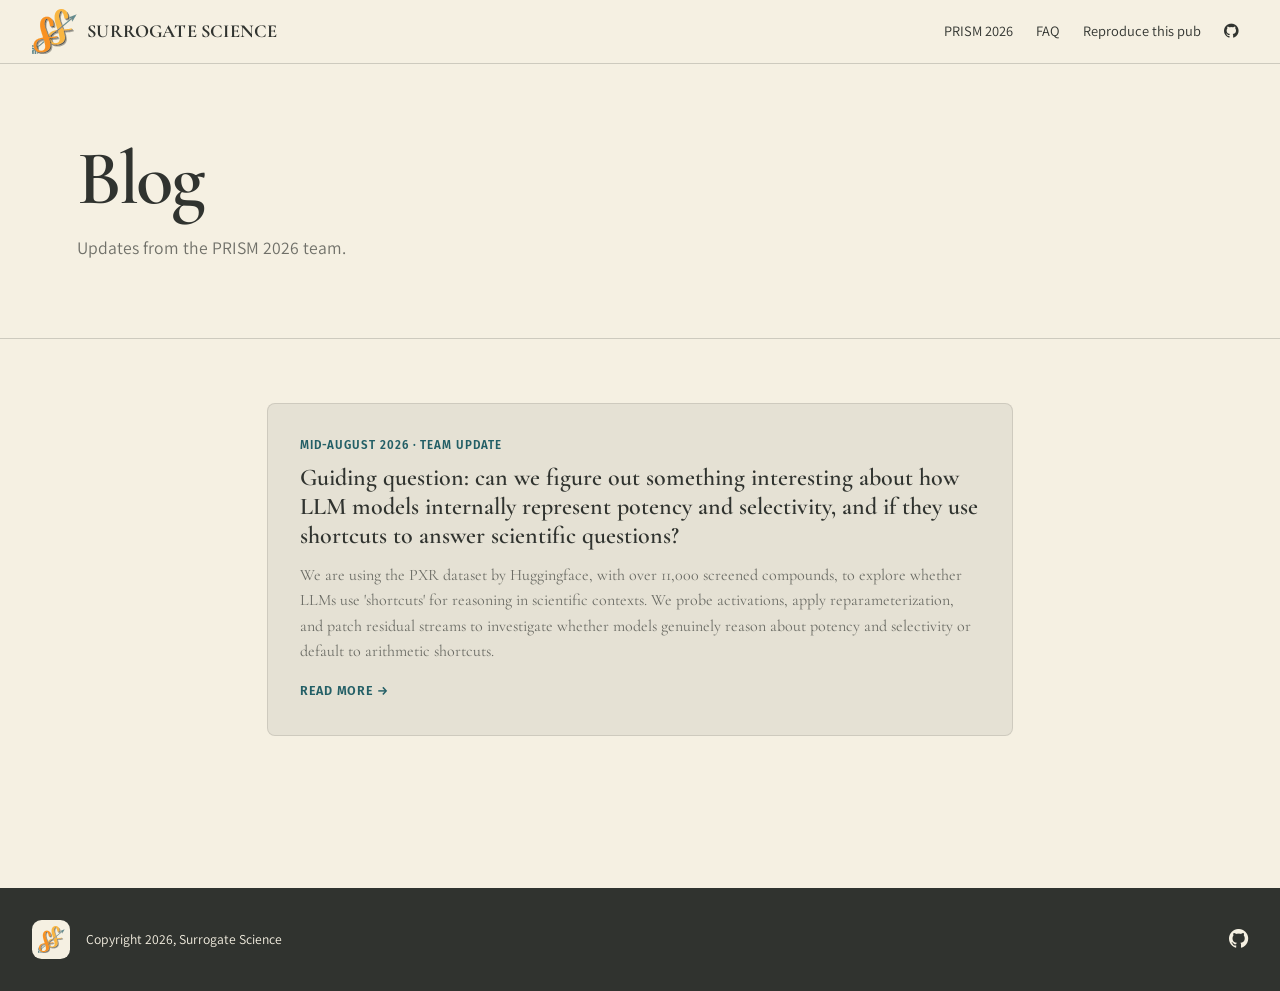
==== posts/index.html @ 2d420ee2 "Create index.html" ====
<!DOCTYPE html>
<html lang="en" class="surrogate-warm-journal">
<head>
  <meta charset="UTF-8">
  <meta name="viewport" content="width=device-width, initial-scale=1.0">
  <title>Blog | PRISM 2026</title>

  <!-- Fonts (from includes/fonts.html) -->
  <link rel="preconnect" href="https://fonts.googleapis.com">
  <link rel="preconnect" href="https://fonts.gstatic.com" crossorigin>
  <link rel="stylesheet" href="https://fonts.googleapis.com/css2?family=Assistant:wght@400;500;600;700&family=Cormorant+Garamond:ital,wght@0,500;0,600;0,700;1,600&family=Fira+Mono:wght@400;500&family=Fira+Sans:wght@500;600;700&display=swap">

  <!-- Bootstrap Icons -->
  <link rel="stylesheet" href="https://cdn.jsdelivr.net/npm/bootstrap-icons@1.11.3/font/bootstrap-icons.css">

  <style>
    /* ============================================================
       CSS CUSTOM PROPERTIES — mirrors colors.css + main.css
       ============================================================ */
    :root {
      /* Canonical Surrogate Science blog palette */
      --surrogate-paper:    #F5F0E2;
      --surrogate-teal:     #235F66;
      --surrogate-orange:   #F28A1C;
      --surrogate-amber:    #FFB83E;
      --surrogate-charcoal: #30332F;

      /* Derived transparencies */
      --surrogate-charcoal-68: rgba(48,51,47,0.68);
      --surrogate-charcoal-50: rgba(48,51,47,0.50);
      --surrogate-charcoal-20: rgba(48,51,47,0.20);
      --surrogate-paper-50:    rgba(245,240,226,0.50);

      /* Semantic tokens */
      --surrogate-body-color:  var(--surrogate-charcoal);
      --surrogate-label-color: var(--surrogate-teal);
      --surrogate-muted-color: var(--surrogate-charcoal-68);
      --surrogate-link-color:  var(--surrogate-teal);
      --surrogate-logo-size:   2rem;

      /* Code surface */
      --bs-code-bg-color:          color-mix(in srgb, #F5F0E2 92%, #30332F);
      --bs-code-border-color:      rgba(48,51,47,0.20);
      --bs-code-left-border-color: rgba(35,95,102,0.60);
      --bs-code-color:             var(--surrogate-teal);

      /* Typography — mirrors main.css */
      --nb-font-serif: "Cormorant Garamond", Georgia, "Times New Roman", serif;
      --nb-font-sans:  "Assistant", ui-sans-serif, system-ui, sans-serif;
      --nb-font-label: "Fira Sans", ui-sans-serif, system-ui, sans-serif;
      --nb-font-mono:  "Fira Mono", ui-monospace, Consolas, monospace;
      --nb-h1-font-size: 2.5rem;
      --nb-h2-font-size: 2rem;

      /* Layout */
      --navbar-height: 4rem;
    }

    /* ============================================================
       RESET
       ============================================================ */
    *, *::before, *::after { box-sizing: border-box; margin: 0; padding: 0; }

    /* ============================================================
       BODY
       ============================================================ */
    body {
      font-family: var(--nb-font-sans);
      color: var(--surrogate-body-color);
      background-color: var(--surrogate-paper);
      line-height: 1.65;
      font-size: 1rem;
    }

    a { color: var(--surrogate-teal); text-decoration: none; }
    a:hover { color: var(--surrogate-orange); }

    /* ============================================================
       NAVBAR
       ============================================================ */
    .navbar {
      height: var(--navbar-height);
      background-color: var(--surrogate-paper);
      border-bottom: 1px solid var(--surrogate-charcoal-20);
      display: flex;
      align-items: center;
      padding: 0 2rem;
      position: sticky;
      top: 0;
      z-index: 1030;
      gap: 1rem;
    }

    .navbar-brand {
      display: inline-flex;
      align-items: center;
      gap: 0.65rem;
      text-decoration: none;
      flex-shrink: 0;
    }

    .navbar-logo {
      width: 2.8rem;
      height: 2.8rem;
      max-height: 2.8rem;
    }

    .navbar-title {
      color: var(--surrogate-charcoal);
      font-family: var(--nb-font-serif);
      font-size: 1.15rem;
      font-weight: 700;
      letter-spacing: 0.01em;
      white-space: nowrap;
    }

    .navbar-nav {
      display: flex;
      align-items: center;
      list-style: none;
      gap: 0.25rem;
      margin-left: auto;
    }

    .navbar-nav .nav-link {
      color: var(--surrogate-charcoal);
      font-family: var(--nb-font-sans);
      font-size: 0.9rem;
      padding: 0.4rem 0.6rem;
      text-decoration: none;
      position: relative;
    }

    .navbar-nav .nav-link::after {
      content: '';
      position: absolute;
      width: 100%; height: 2px;
      bottom: -2px; left: 0;
      background-color: currentColor;
      opacity: 0;
      transition: opacity 0.4s ease;
    }

    .navbar-nav .nav-link:hover { color: var(--surrogate-charcoal); }
    .navbar-nav .nav-link:hover::after { opacity: 1; }

    /* ============================================================
       PAGE HEADER
       ============================================================ */
    .page-header {
      background-color: var(--surrogate-paper);
      border-bottom: 1px solid var(--surrogate-charcoal-20);
      padding: clamp(2.5rem, 6vw, 5rem) clamp(1.5rem, 6vw, 5rem);
    }

    .page-header h1 {
      max-width: 62rem;
      color: var(--surrogate-charcoal);
      font-family: var(--nb-font-serif);
      font-size: clamp(2.6rem, 6vw, 5.25rem);
      font-weight: 600;
      letter-spacing: -0.035em;
      line-height: 1.0;
    }

    .page-header .subtitle {
      max-width: 62rem;
      font-family: var(--nb-font-sans);
      font-size: 1.1rem;
      color: var(--surrogate-muted-color);
      margin-top: 1rem;
      line-height: 1.55;
    }

    /* ============================================================
       POST LISTING
       ============================================================ */
    .listing-container {
      max-width: 900px;
      margin: 0 auto;
      padding: clamp(2rem, 5vw, 4rem) clamp(1.5rem, 6vw, 5rem);
    }

    .post-card {
      display: block;
      background-color: var(--bs-code-bg-color);
      border: 1px solid rgba(0,0,0,0.10);
      border-radius: 8px;
      padding: 2rem;
      margin-bottom: 1.5rem;
      text-decoration: none;
      transition: border-color 0.25s ease, box-shadow 0.25s ease;
    }

    .post-card:hover {
      border-color: var(--surrogate-teal);
      box-shadow: 0 2px 12px rgba(35,95,102,0.10);
    }

    .post-card .post-meta {
      font-family: var(--nb-font-label);
      font-weight: 600;
      letter-spacing: 0.08em;
      text-transform: uppercase;
      color: var(--surrogate-teal);
      font-size: 0.72rem;
      margin-bottom: 0.6rem;
    }

    .post-card .post-title {
      font-family: var(--nb-font-serif);
      font-size: 1.5rem;
      font-weight: 600;
      color: var(--surrogate-charcoal);
      line-height: 1.2;
      margin-bottom: 0.75rem;
    }

    .post-card:hover .post-title {
      color: var(--surrogate-teal);
    }

    .post-card .post-summary {
      font-family: var(--nb-font-serif);
      font-size: 1rem;
      color: var(--surrogate-muted-color);
      line-height: 1.6;
      margin: 0;
    }

    .post-card .read-more {
      display: inline-block;
      margin-top: 1rem;
      font-family: var(--nb-font-label);
      font-weight: 600;
      font-size: 0.78rem;
      letter-spacing: 0.06em;
      text-transform: uppercase;
      color: var(--surrogate-teal);
    }

    .post-card:hover .read-more {
      color: var(--surrogate-orange);
    }

    /* ============================================================
       FOOTER
       ============================================================ */
    .site-footer {
      background-color: var(--surrogate-charcoal) !important;
      padding: 2rem;
      margin-top: 4rem;
      width: 100%;
    }

    .footer-inner {
      display: flex;
      justify-content: space-between;
      align-items: center;
      max-width: 1300px;
      margin: 0 auto;
      flex-wrap: wrap;
      gap: 1rem;
    }

    .footer-left {
      display: flex;
      align-items: center;
      gap: 1rem;
      color: var(--surrogate-paper);
      font-family: var(--nb-font-sans);
      font-size: 0.85rem;
    }

    .footer-logo-wrap {
      padding: 0.25rem;
      background: var(--surrogate-paper);
      border-radius: 0.6rem;
      display: flex;
      align-items: center;
      justify-content: center;
      width: 2.4rem;
      height: 2.4rem;
    }

    .footer-logo-wrap img { width: 1.7rem; height: 1.7rem; }

    .footer-right a {
      color: var(--surrogate-paper);
      font-size: 1.2rem;
      text-decoration: none;
    }

    .footer-right a:hover { color: var(--surrogate-amber); }

    /* ============================================================
       RESPONSIVE
       ============================================================ */
    @media (max-width: 900px) {
      .navbar-nav { display: none; }
    }

    @media (max-width: 640px) {
      .page-header { padding: 2rem 1.25rem; }
      .page-header h1 { font-size: clamp(2rem, 10vw, 3rem); }
      .listing-container { padding: 2rem 1.25rem; }
    }
  </style>
</head>
<body class="surrogate-warm-journal">

<!-- ================================================================
     NAVBAR
     ================================================================ -->
<nav class="navbar" role="navigation" aria-label="Main navigation">
  <a class="navbar-brand" href="https://github.com/surrogate-sci">
    <img class="navbar-logo"
         src="./mid-august-update/logo_surrogate_mark.svg"
         alt="Surrogate Science logo">
    <span class="navbar-title">SURROGATE SCIENCE</span>
  </a>
  <ul class="navbar-nav">
    <li><a class="nav-link" href="../index.html">PRISM 2026</a></li>
    <li><a class="nav-link" href="../pages/FAQ.html">FAQ</a></li>
    <li><a class="nav-link" href="../pages/SETUP.html">Reproduce this pub</a></li>
    <li>
      <a class="nav-link"
         href="https://github.com/surrogate-sci/prism2026"
         aria-label="GitHub repository">
        <i class="bi bi-github"></i>
      </a>
    </li>
  </ul>
</nav>

<!-- ================================================================
     PAGE HEADER
     ================================================================ -->
<div class="page-header">
  <h1>Blog</h1>
  <p class="subtitle">Updates from the PRISM 2026 team.</p>
</div>

<!-- ================================================================
     POST LISTING
     ================================================================ -->
<div class="listing-container">

  <a class="post-card" href="./mid-august-update/">
    <div class="post-meta">Mid-August 2026 &middot; Team Update</div>
    <div class="post-title">Guiding question: can we figure out something interesting about how LLM models internally represent potency and selectivity, and if they use shortcuts to answer scientific questions?</div>
    <p class="post-summary">We are using the PXR dataset by Huggingface, with over 11,000 screened compounds, to explore whether LLMs use 'shortcuts' for reasoning in scientific contexts. We probe activations, apply reparameterization, and patch residual streams to investigate whether models genuinely reason about potency and selectivity or default to arithmetic shortcuts.</p>
    <span class="read-more">Read more &rarr;</span>
  </a>

</div>

<!-- ================================================================
     FOOTER
     ================================================================ -->
<footer class="site-footer" role="contentinfo">
  <div class="footer-inner">
    <div class="footer-left">
      <div class="footer-logo-wrap">
        <img src="./mid-august-update/logo_surrogate_mark.svg"
             alt="Surrogate Science">
      </div>
      <span>Copyright 2026, Surrogate Science</span>
    </div>
    <div class="footer-right">
      <a href="https://github.com/surrogate-sci/prism2026" aria-label="GitHub">
        <i class="bi bi-github"></i>
      </a>
    </div>
  </div>
</footer>

</body>
</html>
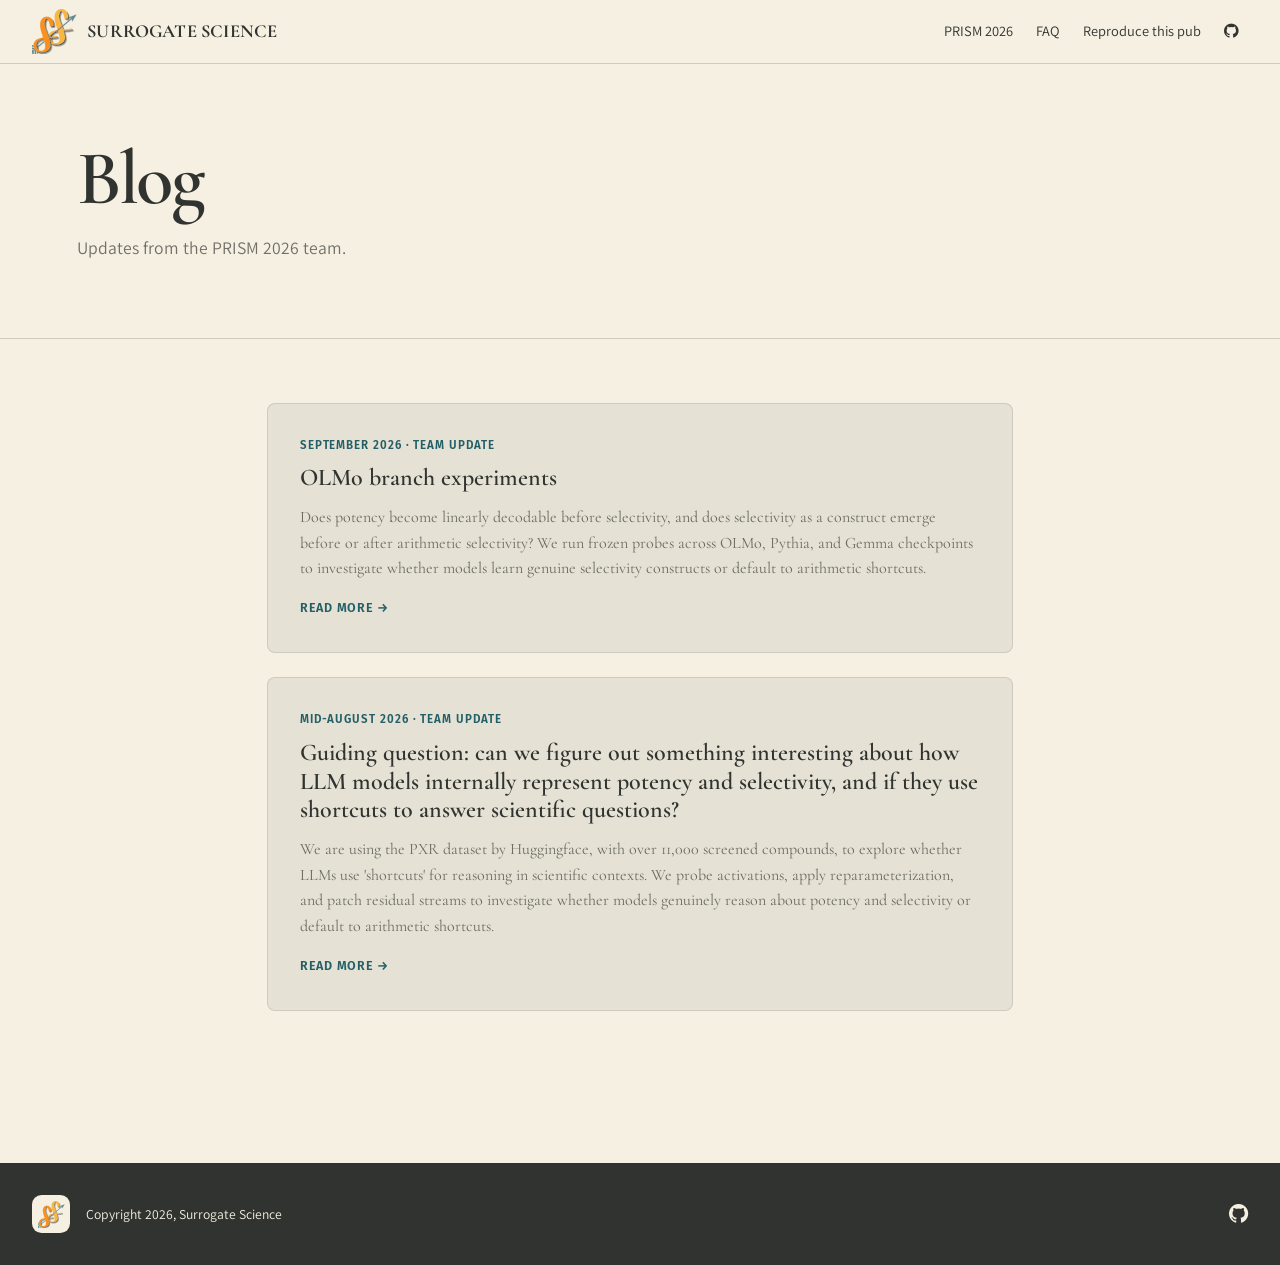
==== commit ca57fb30: "new blog post DRAFT" ====
--- a/posts/index.html
+++ b/posts/index.html
@@ -346,6 +346,13 @@
      ================================================================ -->
 <div class="listing-container">
 
+  <a class="post-card" href="./olmo-update/">
+    <div class="post-meta">September 2026 &middot; Team Update</div>
+    <div class="post-title">OLMo branch experiments</div>
+    <p class="post-summary">Does potency become linearly decodable before selectivity, and does selectivity as a construct emerge before or after arithmetic selectivity? We run frozen probes across OLMo, Pythia, and Gemma checkpoints to investigate whether models learn genuine selectivity constructs or default to arithmetic shortcuts.</p>
+    <span class="read-more">Read more &rarr;</span>
+  </a>
+
   <a class="post-card" href="./mid-august-update/">
     <div class="post-meta">Mid-August 2026 &middot; Team Update</div>
     <div class="post-title">Guiding question: can we figure out something interesting about how LLM models internally represent potency and selectivity, and if they use shortcuts to answer scientific questions?</div>
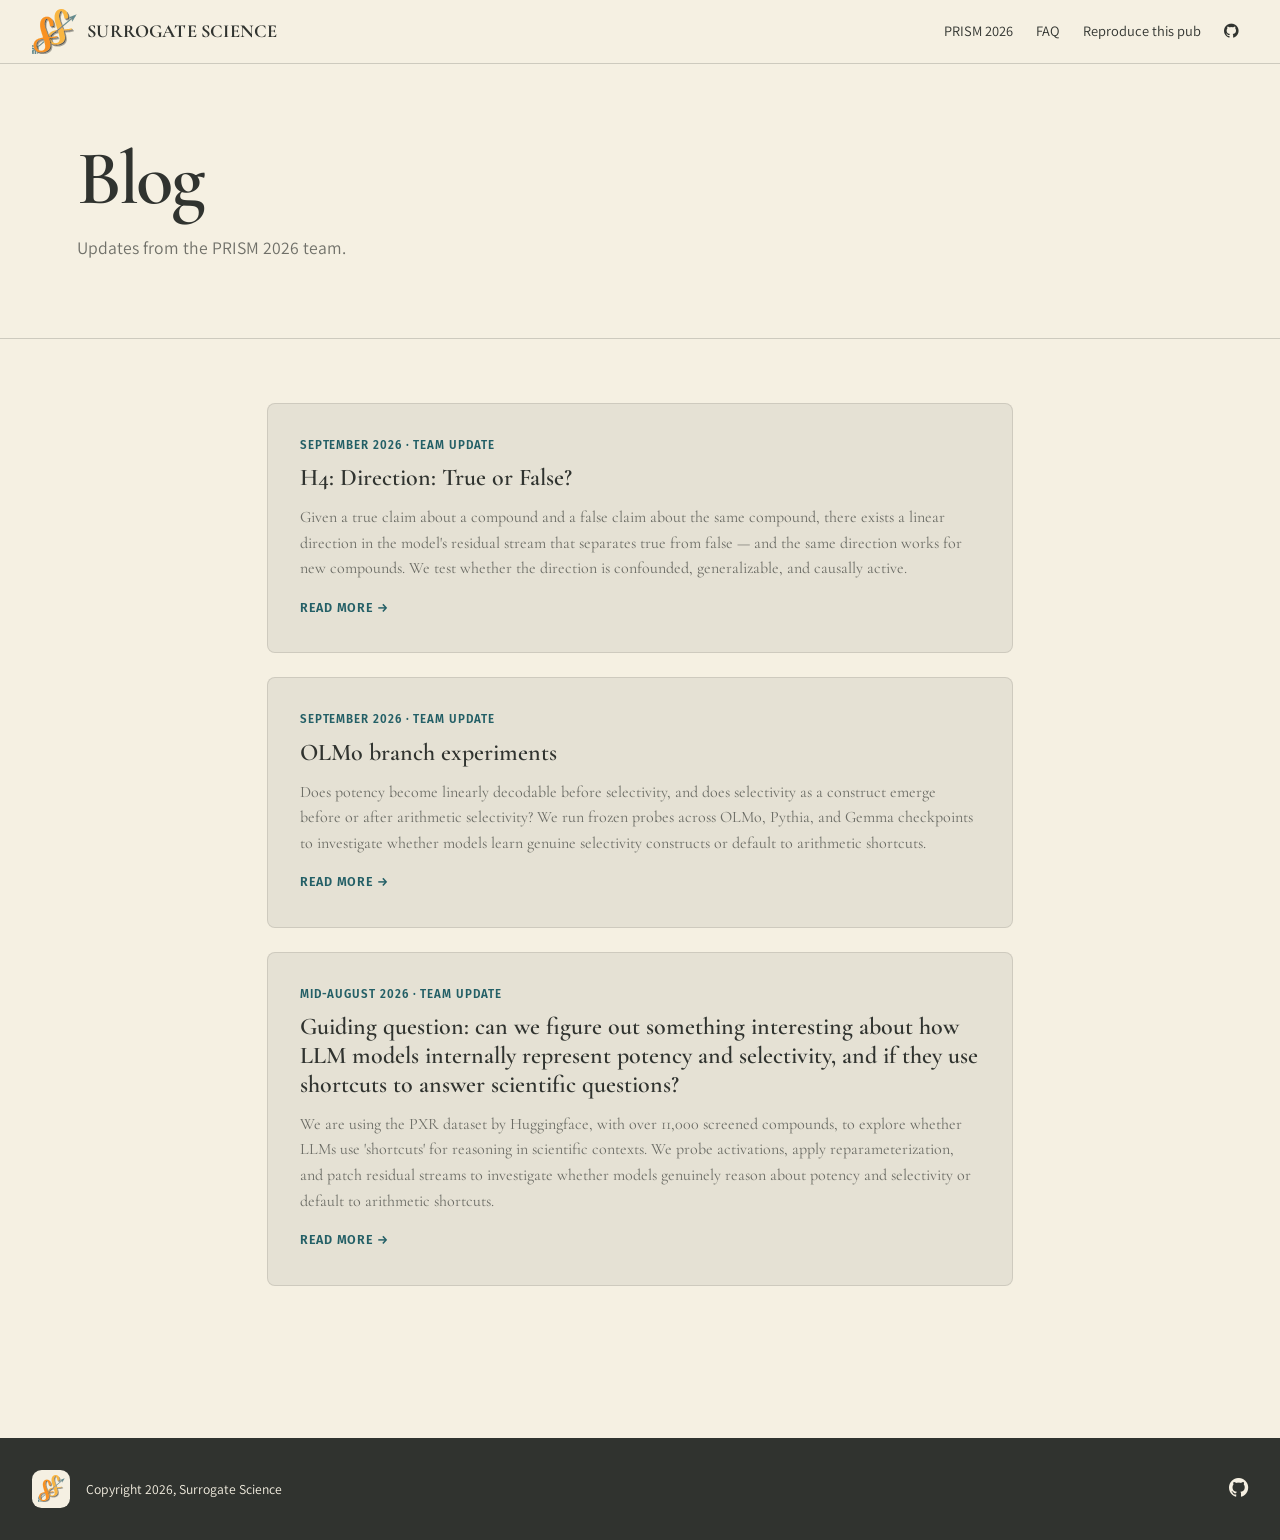
==== commit 361d3496: "h4 DRAFT (no figures in this one yet, copy paste from gdoc)" ====
--- a/posts/index.html
+++ b/posts/index.html
@@ -346,6 +346,13 @@
      ================================================================ -->
 <div class="listing-container">
 
+  <a class="post-card" href="./h4-direction/">
+    <div class="post-meta">September 2026 &middot; Team Update</div>
+    <div class="post-title">H4: Direction: True or False?</div>
+    <p class="post-summary">Given a true claim about a compound and a false claim about the same compound, there exists a linear direction in the model's residual stream that separates true from false &mdash; and the same direction works for new compounds. We test whether the direction is confounded, generalizable, and causally active.</p>
+    <span class="read-more">Read more &rarr;</span>
+  </a>
+
   <a class="post-card" href="./olmo-update/">
     <div class="post-meta">September 2026 &middot; Team Update</div>
     <div class="post-title">OLMo branch experiments</div>
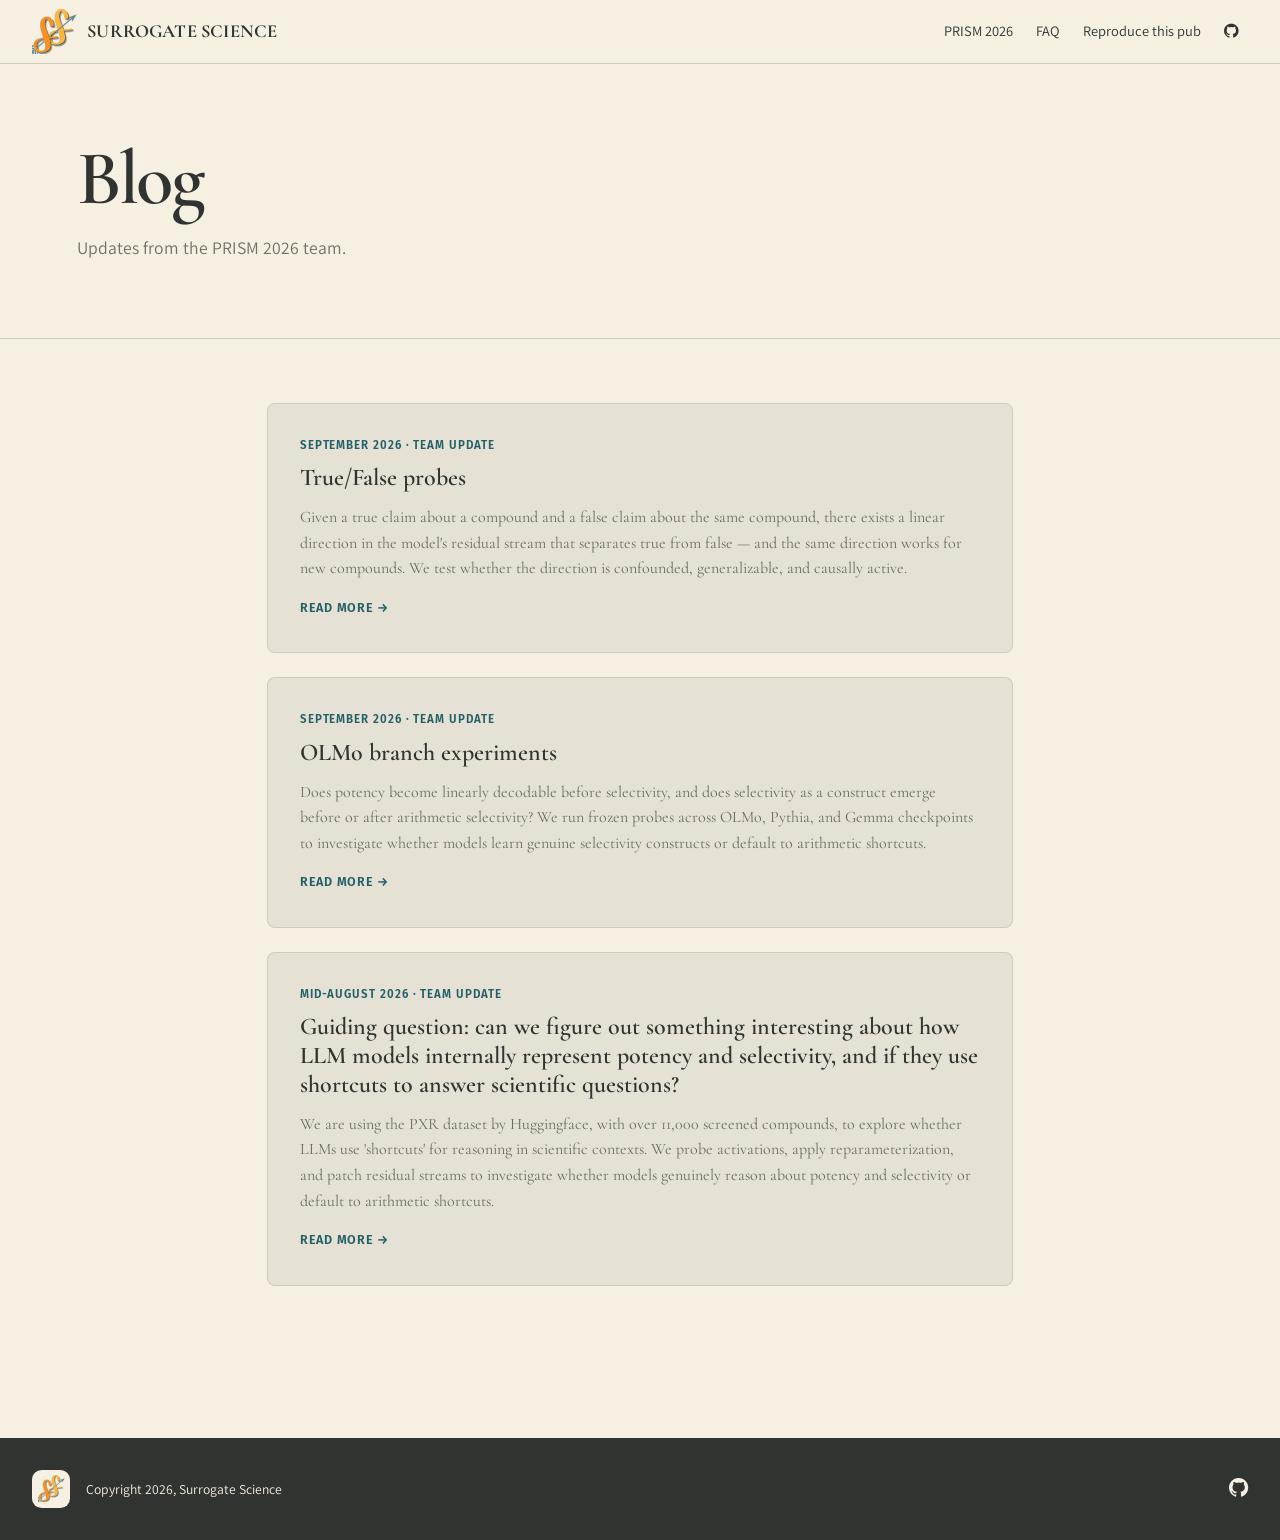
==== commit 4bce3609: "add figures and missing prose to True/False probes blog post Add extracted figures from PDF (methodo" ====
--- a/posts/index.html
+++ b/posts/index.html
@@ -348,7 +348,7 @@
 
   <a class="post-card" href="./h4-direction/">
     <div class="post-meta">September 2026 &middot; Team Update</div>
-    <div class="post-title">H4: Direction: True or False?</div>
+    <div class="post-title">True/False probes</div>
     <p class="post-summary">Given a true claim about a compound and a false claim about the same compound, there exists a linear direction in the model's residual stream that separates true from false &mdash; and the same direction works for new compounds. We test whether the direction is confounded, generalizable, and causally active.</p>
     <span class="read-more">Read more &rarr;</span>
   </a>
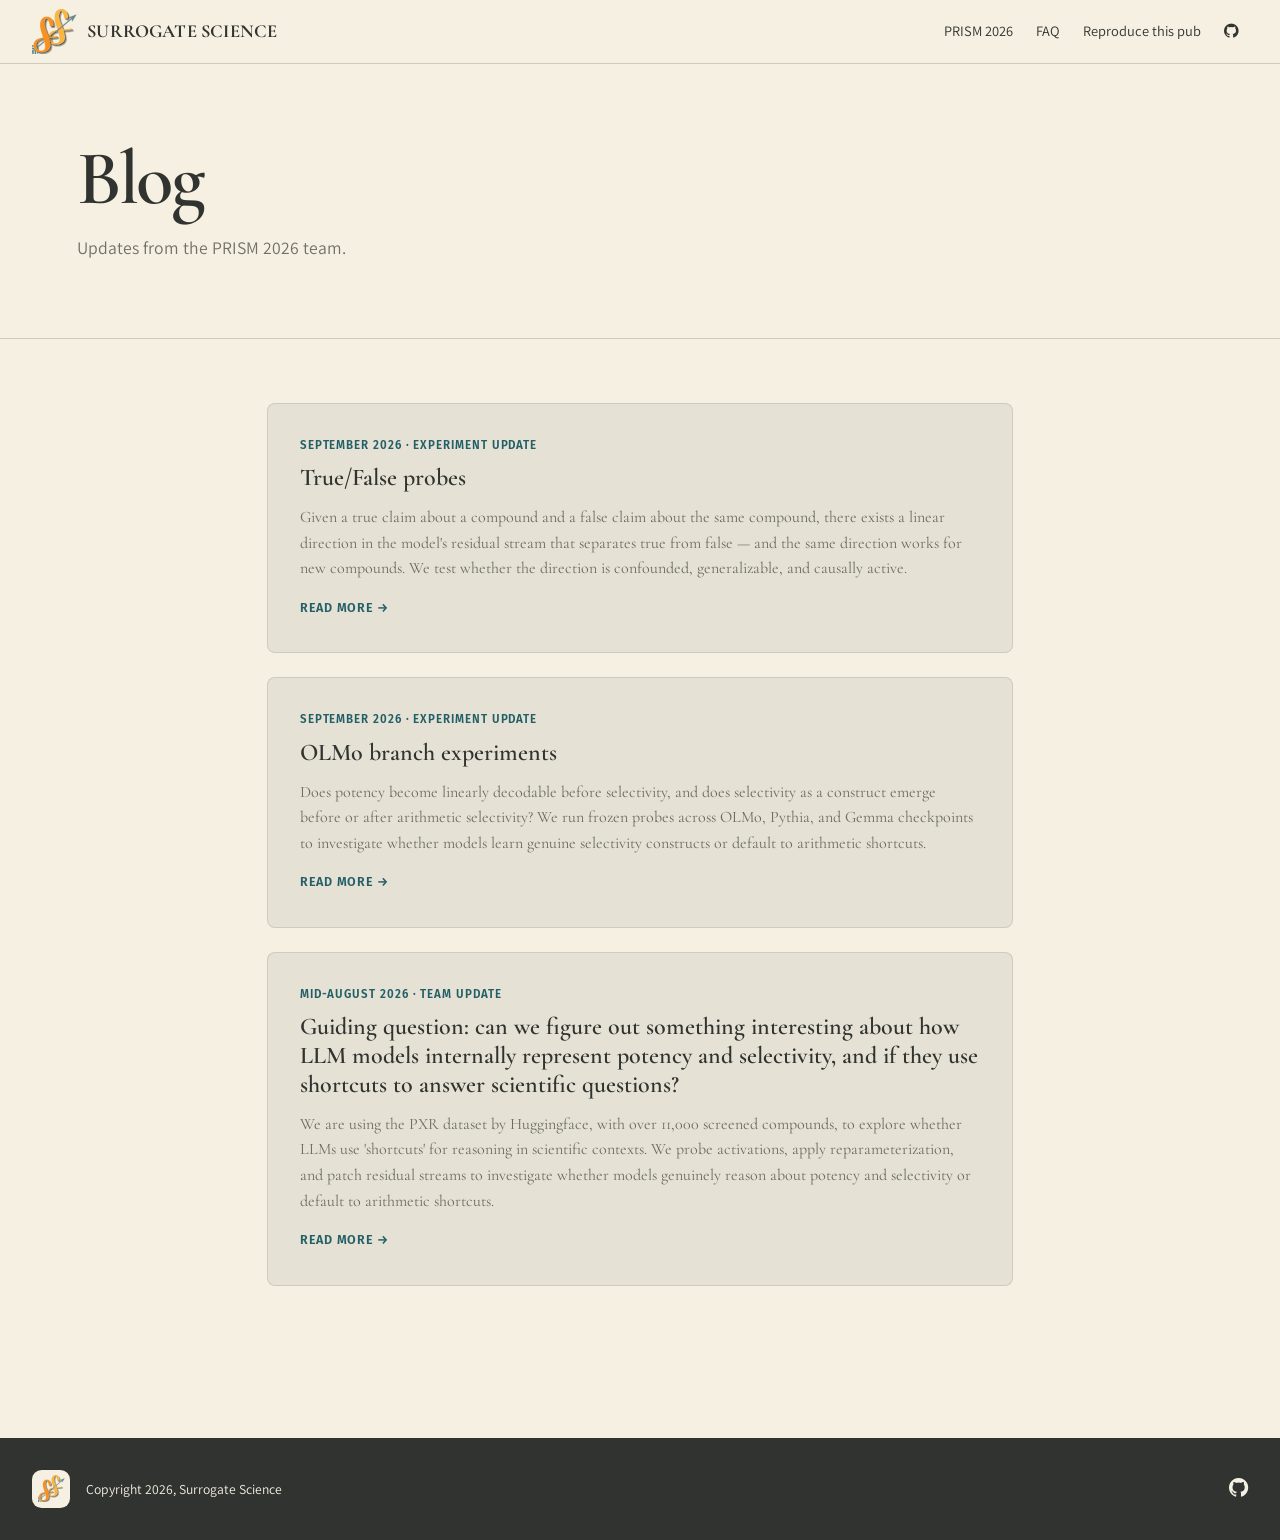
==== commit b8c011fd: "adding 2 figs (steering)" ====
--- a/posts/index.html
+++ b/posts/index.html
@@ -347,14 +347,14 @@
 <div class="listing-container">
 
   <a class="post-card" href="./h4-direction/">
-    <div class="post-meta">September 2026 &middot; Team Update</div>
+    <div class="post-meta">September 2026 &middot; Experiment Update</div>
     <div class="post-title">True/False probes</div>
     <p class="post-summary">Given a true claim about a compound and a false claim about the same compound, there exists a linear direction in the model's residual stream that separates true from false &mdash; and the same direction works for new compounds. We test whether the direction is confounded, generalizable, and causally active.</p>
     <span class="read-more">Read more &rarr;</span>
   </a>
 
   <a class="post-card" href="./olmo-update/">
-    <div class="post-meta">September 2026 &middot; Team Update</div>
+    <div class="post-meta">September 2026 &middot; Experiment Update</div>
     <div class="post-title">OLMo branch experiments</div>
     <p class="post-summary">Does potency become linearly decodable before selectivity, and does selectivity as a construct emerge before or after arithmetic selectivity? We run frozen probes across OLMo, Pythia, and Gemma checkpoints to investigate whether models learn genuine selectivity constructs or default to arithmetic shortcuts.</p>
     <span class="read-more">Read more &rarr;</span>
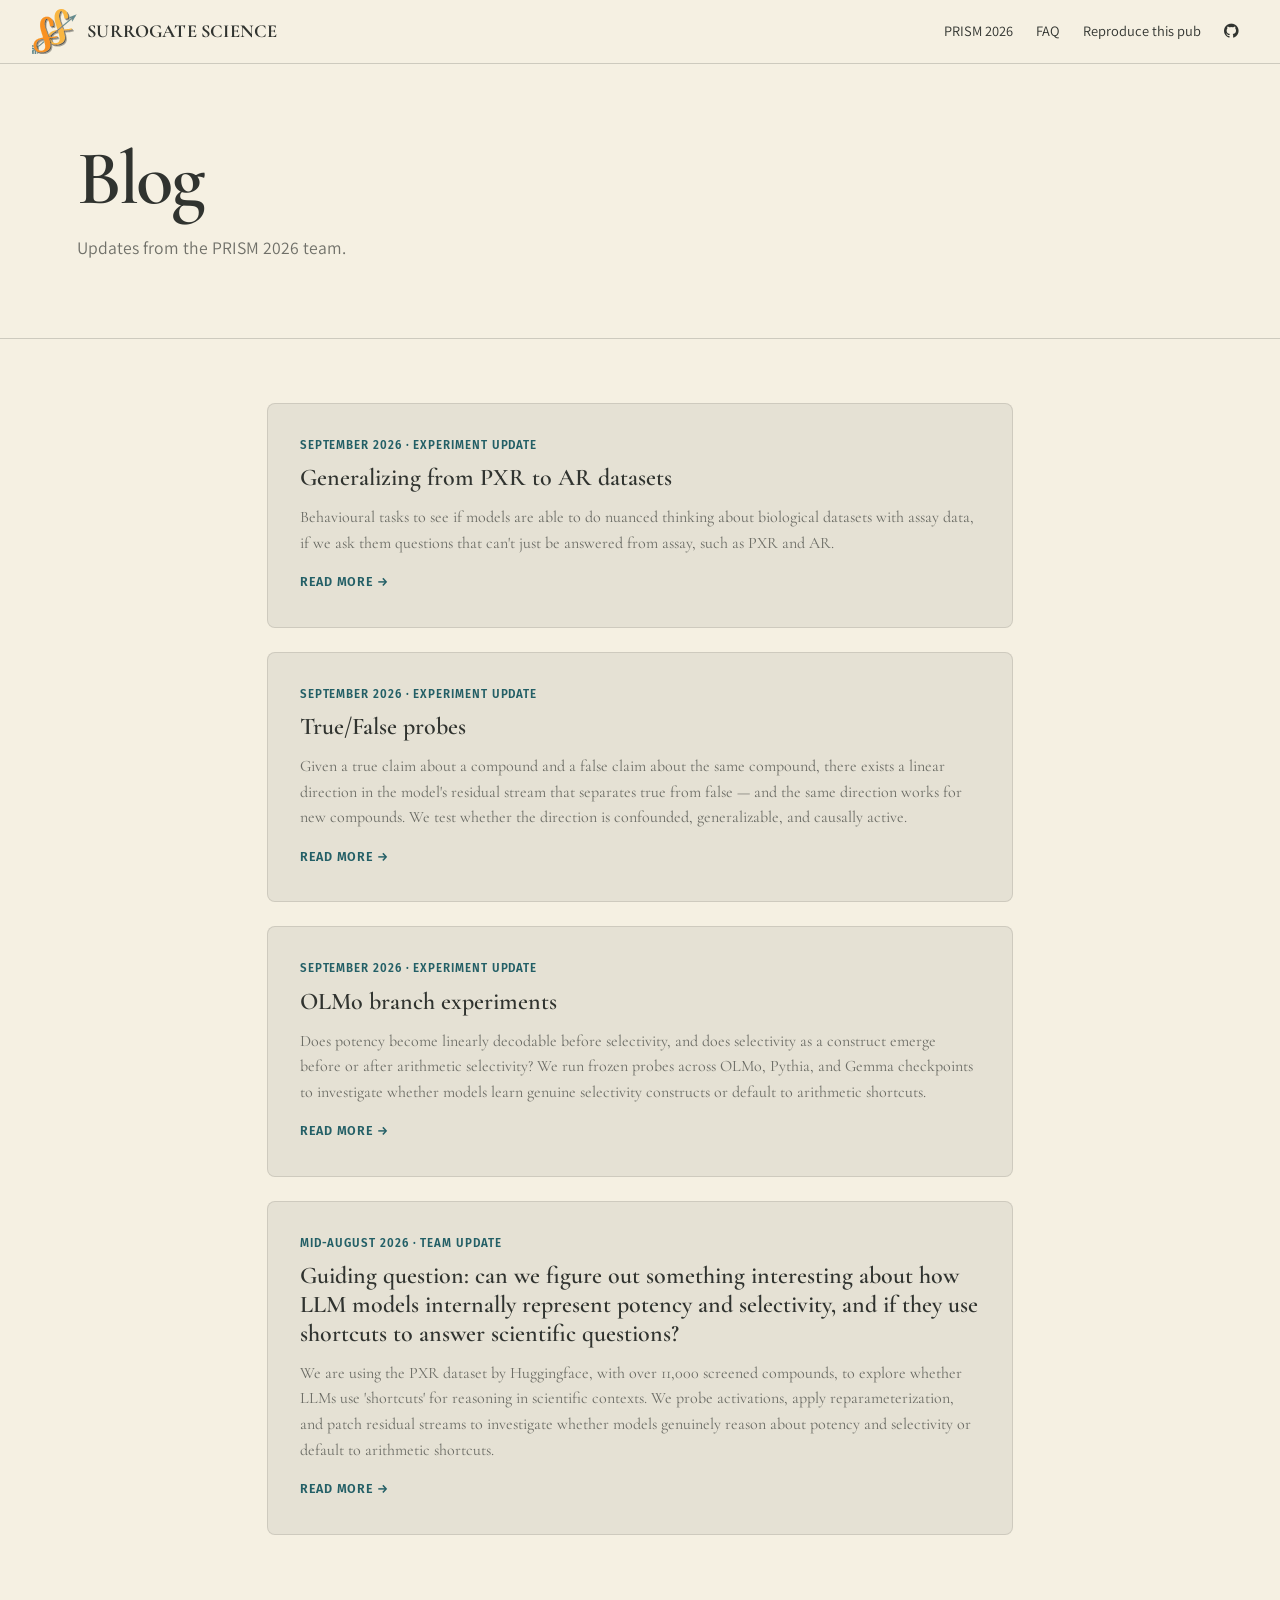
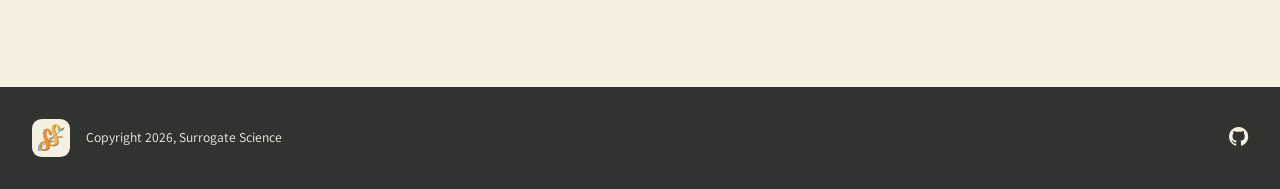
==== commit 17051d64: "post draft (copy from gdoc)" ====
--- a/posts/index.html
+++ b/posts/index.html
@@ -346,6 +346,13 @@
      ================================================================ -->
 <div class="listing-container">
 
+  <a class="post-card" href="./pxr-to-ar/">
+    <div class="post-meta">September 2026 &middot; Experiment Update</div>
+    <div class="post-title">Generalizing from PXR to AR datasets</div>
+    <p class="post-summary">Behavioural tasks to see if models are able to do nuanced thinking about biological datasets with assay data, if we ask them questions that can't just be answered from assay, such as PXR and AR.</p>
+    <span class="read-more">Read more &rarr;</span>
+  </a>
+
   <a class="post-card" href="./h4-direction/">
     <div class="post-meta">September 2026 &middot; Experiment Update</div>
     <div class="post-title">True/False probes</div>
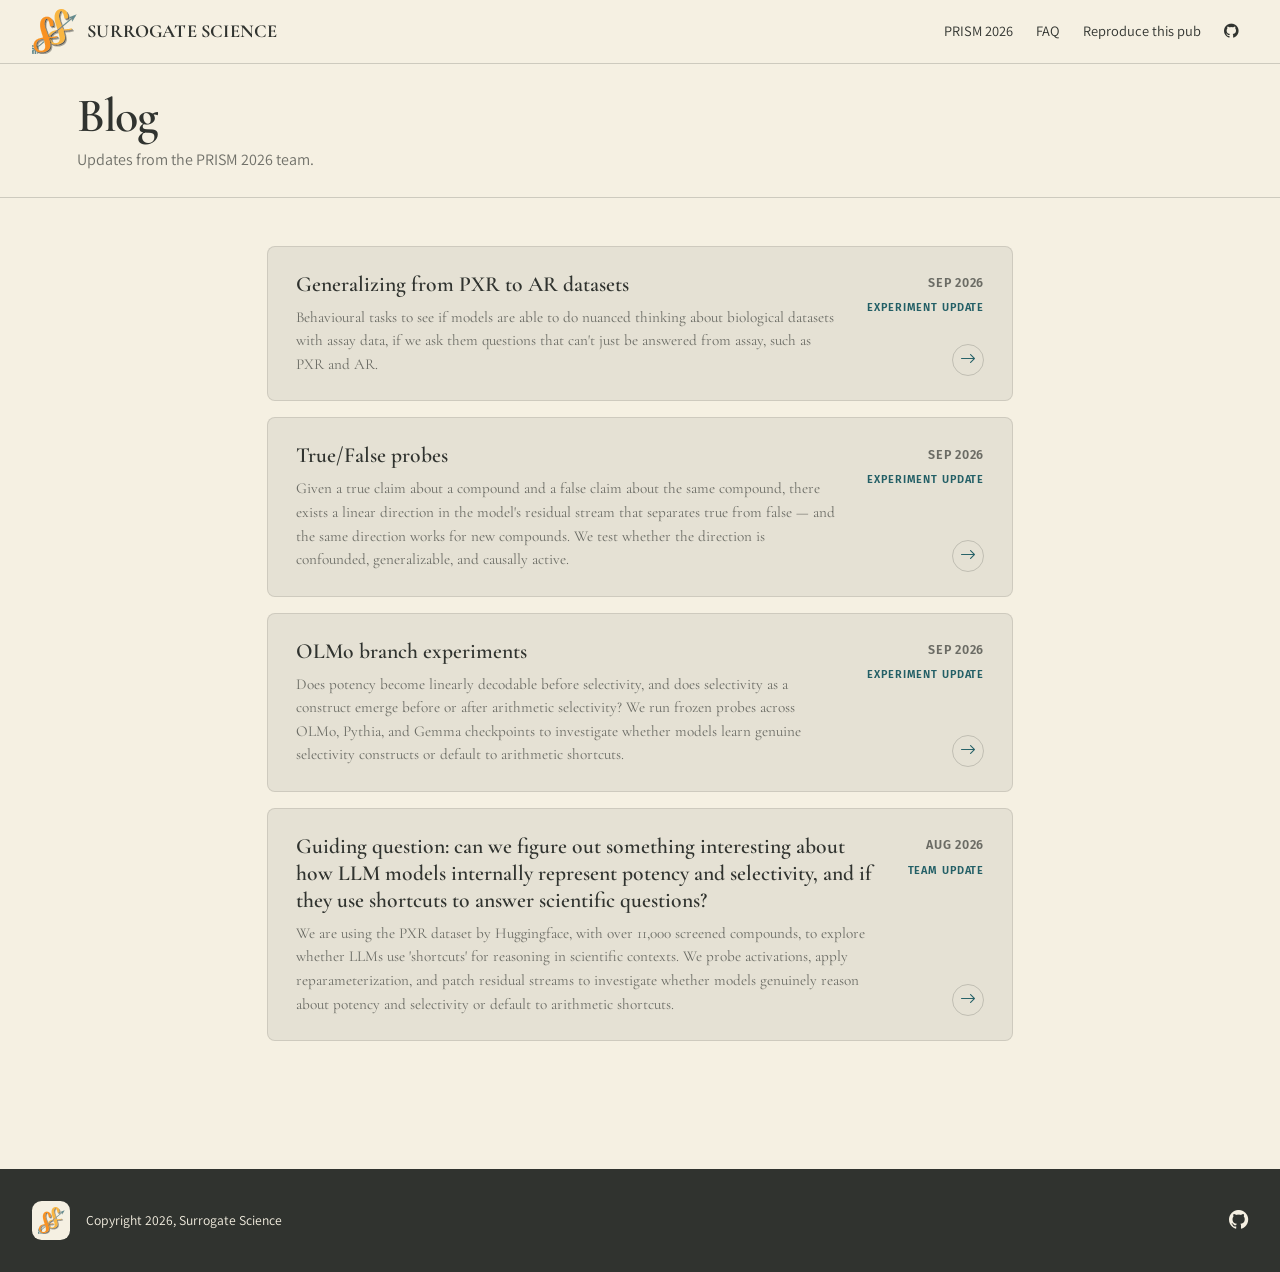
==== commit 00a1febd: "redesign blog post list" ====
--- a/posts/index.html
+++ b/posts/index.html
@@ -150,25 +150,25 @@
     .page-header {
       background-color: var(--surrogate-paper);
       border-bottom: 1px solid var(--surrogate-charcoal-20);
-      padding: clamp(2.5rem, 6vw, 5rem) clamp(1.5rem, 6vw, 5rem);
+      padding: 1.75rem clamp(1.5rem, 6vw, 5rem) 1.5rem;
     }
 
     .page-header h1 {
       max-width: 62rem;
       color: var(--surrogate-charcoal);
       font-family: var(--nb-font-serif);
-      font-size: clamp(2.6rem, 6vw, 5.25rem);
+      font-size: clamp(2rem, 5vw, 3rem);
       font-weight: 600;
-      letter-spacing: -0.035em;
+      letter-spacing: -0.025em;
       line-height: 1.0;
     }
 
     .page-header .subtitle {
       max-width: 62rem;
       font-family: var(--nb-font-sans);
-      font-size: 1.1rem;
+      font-size: 1rem;
       color: var(--surrogate-muted-color);
-      margin-top: 1rem;
+      margin-top: 0.5rem;
       line-height: 1.55;
     }
 
@@ -178,16 +178,20 @@
     .listing-container {
       max-width: 900px;
       margin: 0 auto;
-      padding: clamp(2rem, 5vw, 4rem) clamp(1.5rem, 6vw, 5rem);
+      padding: clamp(1.5rem, 4vw, 3rem) clamp(1.5rem, 6vw, 5rem);
     }
 
     .post-card {
-      display: block;
+      display: grid;
+      grid-template-columns: 1fr auto;
+      grid-template-rows: auto auto auto;
+      column-gap: 2rem;
+      row-gap: 0;
       background-color: var(--bs-code-bg-color);
       border: 1px solid rgba(0,0,0,0.10);
       border-radius: 8px;
-      padding: 2rem;
-      margin-bottom: 1.5rem;
+      padding: 1.5rem 1.75rem;
+      margin-bottom: 1rem;
       text-decoration: none;
       transition: border-color 0.25s ease, box-shadow 0.25s ease;
     }
@@ -197,23 +201,15 @@
       box-shadow: 0 2px 12px rgba(35,95,102,0.10);
     }
 
-    .post-card .post-meta {
-      font-family: var(--nb-font-label);
-      font-weight: 600;
-      letter-spacing: 0.08em;
-      text-transform: uppercase;
-      color: var(--surrogate-teal);
-      font-size: 0.72rem;
-      margin-bottom: 0.6rem;
-    }
-
     .post-card .post-title {
+      grid-column: 1;
+      grid-row: 1;
       font-family: var(--nb-font-serif);
-      font-size: 1.5rem;
+      font-size: 1.35rem;
       font-weight: 600;
       color: var(--surrogate-charcoal);
-      line-height: 1.2;
-      margin-bottom: 0.75rem;
+      line-height: 1.25;
+      align-self: start;
     }
 
     .post-card:hover .post-title {
@@ -221,26 +217,81 @@
     }
 
     .post-card .post-summary {
+      grid-column: 1;
+      grid-row: 2;
       font-family: var(--nb-font-serif);
-      font-size: 1rem;
+      font-size: 0.95rem;
       color: var(--surrogate-muted-color);
-      line-height: 1.6;
-      margin: 0;
-    }
-
-    .post-card .read-more {
-      display: inline-block;
-      margin-top: 1rem;
+      line-height: 1.55;
+      margin-top: 0.5rem;
+    }
+
+    .post-sidebar {
+      grid-column: 2;
+      grid-row: 1 / -1;
+      display: flex;
+      flex-direction: column;
+      align-items: flex-end;
+      gap: 0.35rem;
+      padding-top: 0.15rem;
+      white-space: nowrap;
+    }
+
+    .post-date {
       font-family: var(--nb-font-label);
       font-weight: 600;
       font-size: 0.78rem;
       letter-spacing: 0.06em;
       text-transform: uppercase;
+      color: var(--surrogate-charcoal-68);
+    }
+
+    .post-category {
+      font-family: var(--nb-font-label);
+      font-weight: 600;
+      font-size: 0.68rem;
+      letter-spacing: 0.08em;
+      text-transform: uppercase;
       color: var(--surrogate-teal);
     }
 
-    .post-card:hover .read-more {
-      color: var(--surrogate-orange);
+    .post-arrow {
+      display: flex;
+      align-items: center;
+      justify-content: center;
+      width: 2rem;
+      height: 2rem;
+      border: 1.5px solid var(--surrogate-charcoal-20);
+      border-radius: 50%;
+      color: var(--surrogate-teal);
+      font-size: 1rem;
+      margin-top: auto;
+      transition: background-color 0.2s ease, border-color 0.2s ease, color 0.2s ease;
+    }
+
+    .post-card:hover .post-arrow {
+      background-color: var(--surrogate-teal);
+      border-color: var(--surrogate-teal);
+      color: var(--surrogate-paper);
+    }
+
+    /* ---- responsive: stack on narrow screens ---- */
+    @media (max-width: 520px) {
+      .post-card {
+        grid-template-columns: 1fr;
+      }
+      .post-sidebar {
+        grid-column: 1;
+        grid-row: auto;
+        flex-direction: row;
+        align-items: center;
+        gap: 0.75rem;
+        margin-bottom: 0.5rem;
+      }
+      .post-arrow {
+        margin-top: 0;
+        margin-left: auto;
+      }
     }
 
     /* ============================================================
@@ -347,31 +398,43 @@
 <div class="listing-container">
 
   <a class="post-card" href="./pxr-to-ar/">
-    <div class="post-meta">September 2026 &middot; Experiment Update</div>
     <div class="post-title">Generalizing from PXR to AR datasets</div>
     <p class="post-summary">Behavioural tasks to see if models are able to do nuanced thinking about biological datasets with assay data, if we ask them questions that can't just be answered from assay, such as PXR and AR.</p>
-    <span class="read-more">Read more &rarr;</span>
+    <div class="post-sidebar">
+      <span class="post-date">Sep 2026</span>
+      <span class="post-category">Experiment Update</span>
+      <span class="post-arrow"><i class="bi bi-arrow-right"></i></span>
+    </div>
   </a>
 
   <a class="post-card" href="./h4-direction/">
-    <div class="post-meta">September 2026 &middot; Experiment Update</div>
     <div class="post-title">True/False probes</div>
     <p class="post-summary">Given a true claim about a compound and a false claim about the same compound, there exists a linear direction in the model's residual stream that separates true from false &mdash; and the same direction works for new compounds. We test whether the direction is confounded, generalizable, and causally active.</p>
-    <span class="read-more">Read more &rarr;</span>
+    <div class="post-sidebar">
+      <span class="post-date">Sep 2026</span>
+      <span class="post-category">Experiment Update</span>
+      <span class="post-arrow"><i class="bi bi-arrow-right"></i></span>
+    </div>
   </a>
 
   <a class="post-card" href="./olmo-update/">
-    <div class="post-meta">September 2026 &middot; Experiment Update</div>
     <div class="post-title">OLMo branch experiments</div>
     <p class="post-summary">Does potency become linearly decodable before selectivity, and does selectivity as a construct emerge before or after arithmetic selectivity? We run frozen probes across OLMo, Pythia, and Gemma checkpoints to investigate whether models learn genuine selectivity constructs or default to arithmetic shortcuts.</p>
-    <span class="read-more">Read more &rarr;</span>
+    <div class="post-sidebar">
+      <span class="post-date">Sep 2026</span>
+      <span class="post-category">Experiment Update</span>
+      <span class="post-arrow"><i class="bi bi-arrow-right"></i></span>
+    </div>
   </a>
 
   <a class="post-card" href="./mid-august-update/">
-    <div class="post-meta">Mid-August 2026 &middot; Team Update</div>
     <div class="post-title">Guiding question: can we figure out something interesting about how LLM models internally represent potency and selectivity, and if they use shortcuts to answer scientific questions?</div>
     <p class="post-summary">We are using the PXR dataset by Huggingface, with over 11,000 screened compounds, to explore whether LLMs use 'shortcuts' for reasoning in scientific contexts. We probe activations, apply reparameterization, and patch residual streams to investigate whether models genuinely reason about potency and selectivity or default to arithmetic shortcuts.</p>
-    <span class="read-more">Read more &rarr;</span>
+    <div class="post-sidebar">
+      <span class="post-date">Aug 2026</span>
+      <span class="post-category">Team Update</span>
+      <span class="post-arrow"><i class="bi bi-arrow-right"></i></span>
+    </div>
   </a>
 
 </div>
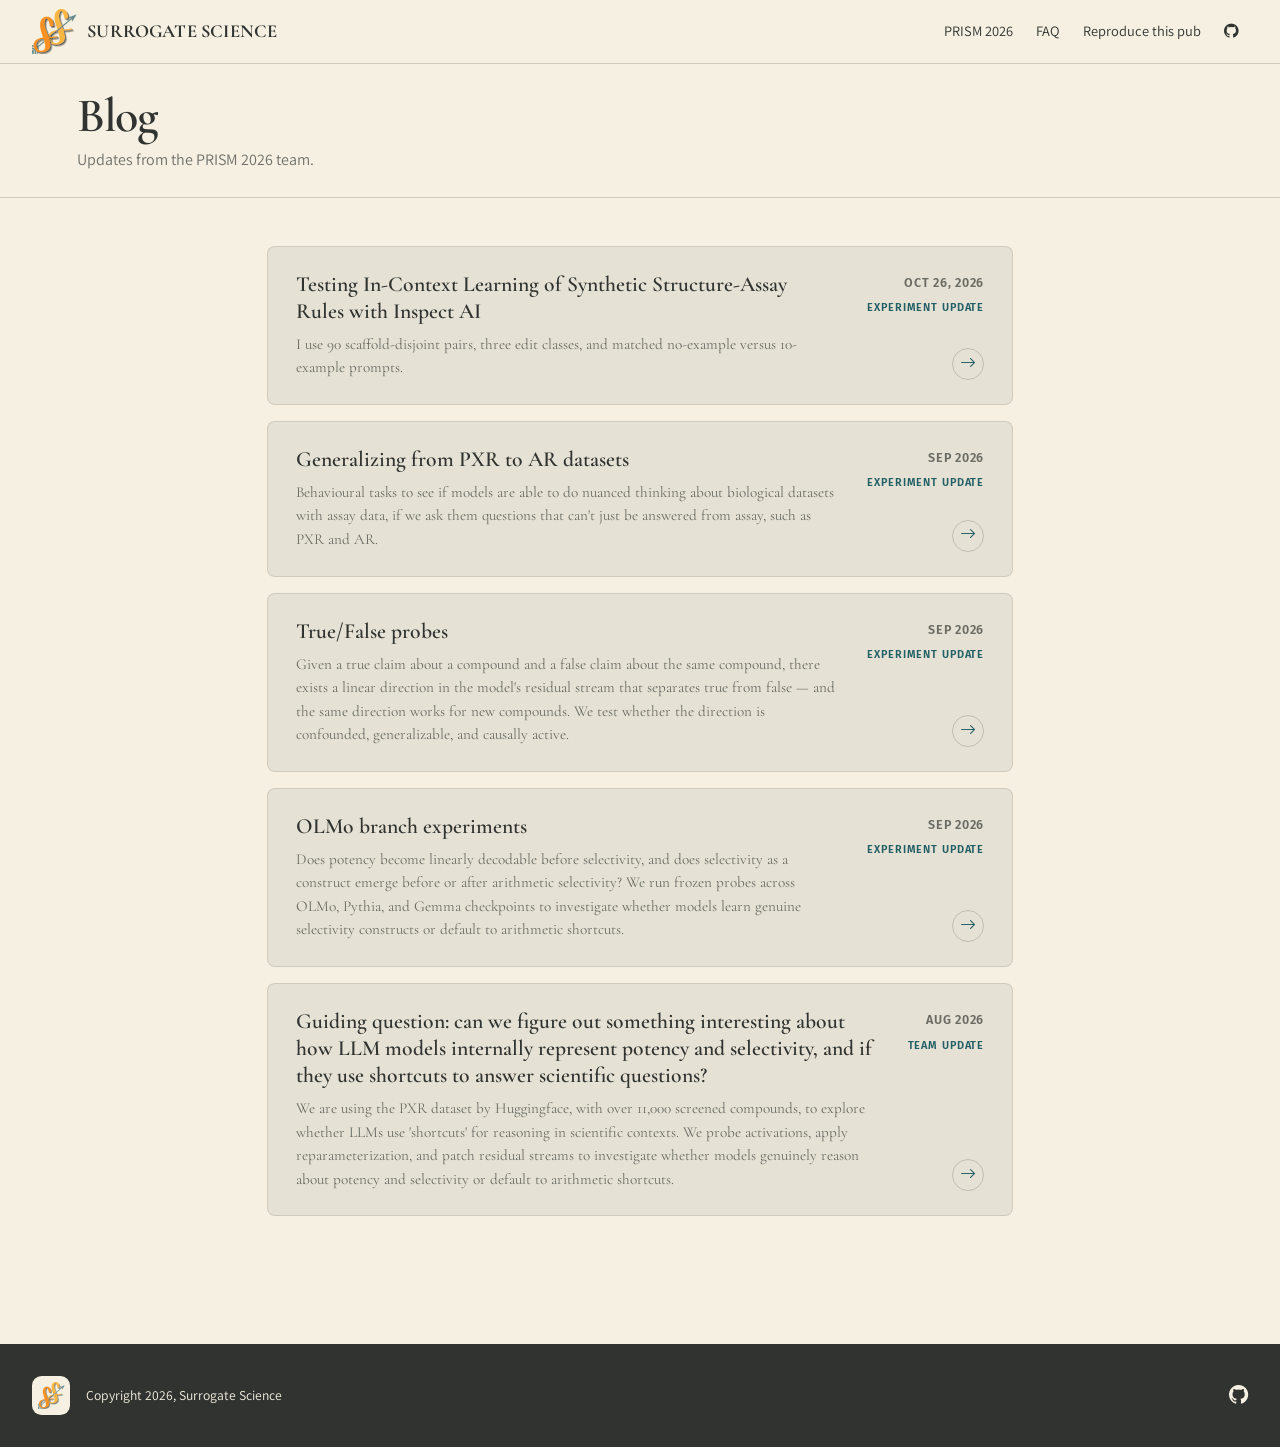
==== commit 1ce06310: "adding post" ====
--- a/posts/index.html
+++ b/posts/index.html
@@ -397,6 +397,16 @@
      ================================================================ -->
 <div class="listing-container">
 
+  <a class="post-card" href="./h8-patternmatch/">
+    <div class="post-title">Testing In-Context Learning of Synthetic Structure-Assay Rules with Inspect AI</div>
+    <p class="post-summary">I use 90 scaffold-disjoint pairs, three edit classes, and matched no-example versus 10-example prompts.</p>
+    <div class="post-sidebar">
+      <span class="post-date">Oct 26, 2026</span>
+      <span class="post-category">Experiment Update</span>
+      <span class="post-arrow"><i class="bi bi-arrow-right"></i></span>
+    </div>
+  </a>
+
   <a class="post-card" href="./pxr-to-ar/">
     <div class="post-title">Generalizing from PXR to AR datasets</div>
     <p class="post-summary">Behavioural tasks to see if models are able to do nuanced thinking about biological datasets with assay data, if we ask them questions that can't just be answered from assay, such as PXR and AR.</p>
